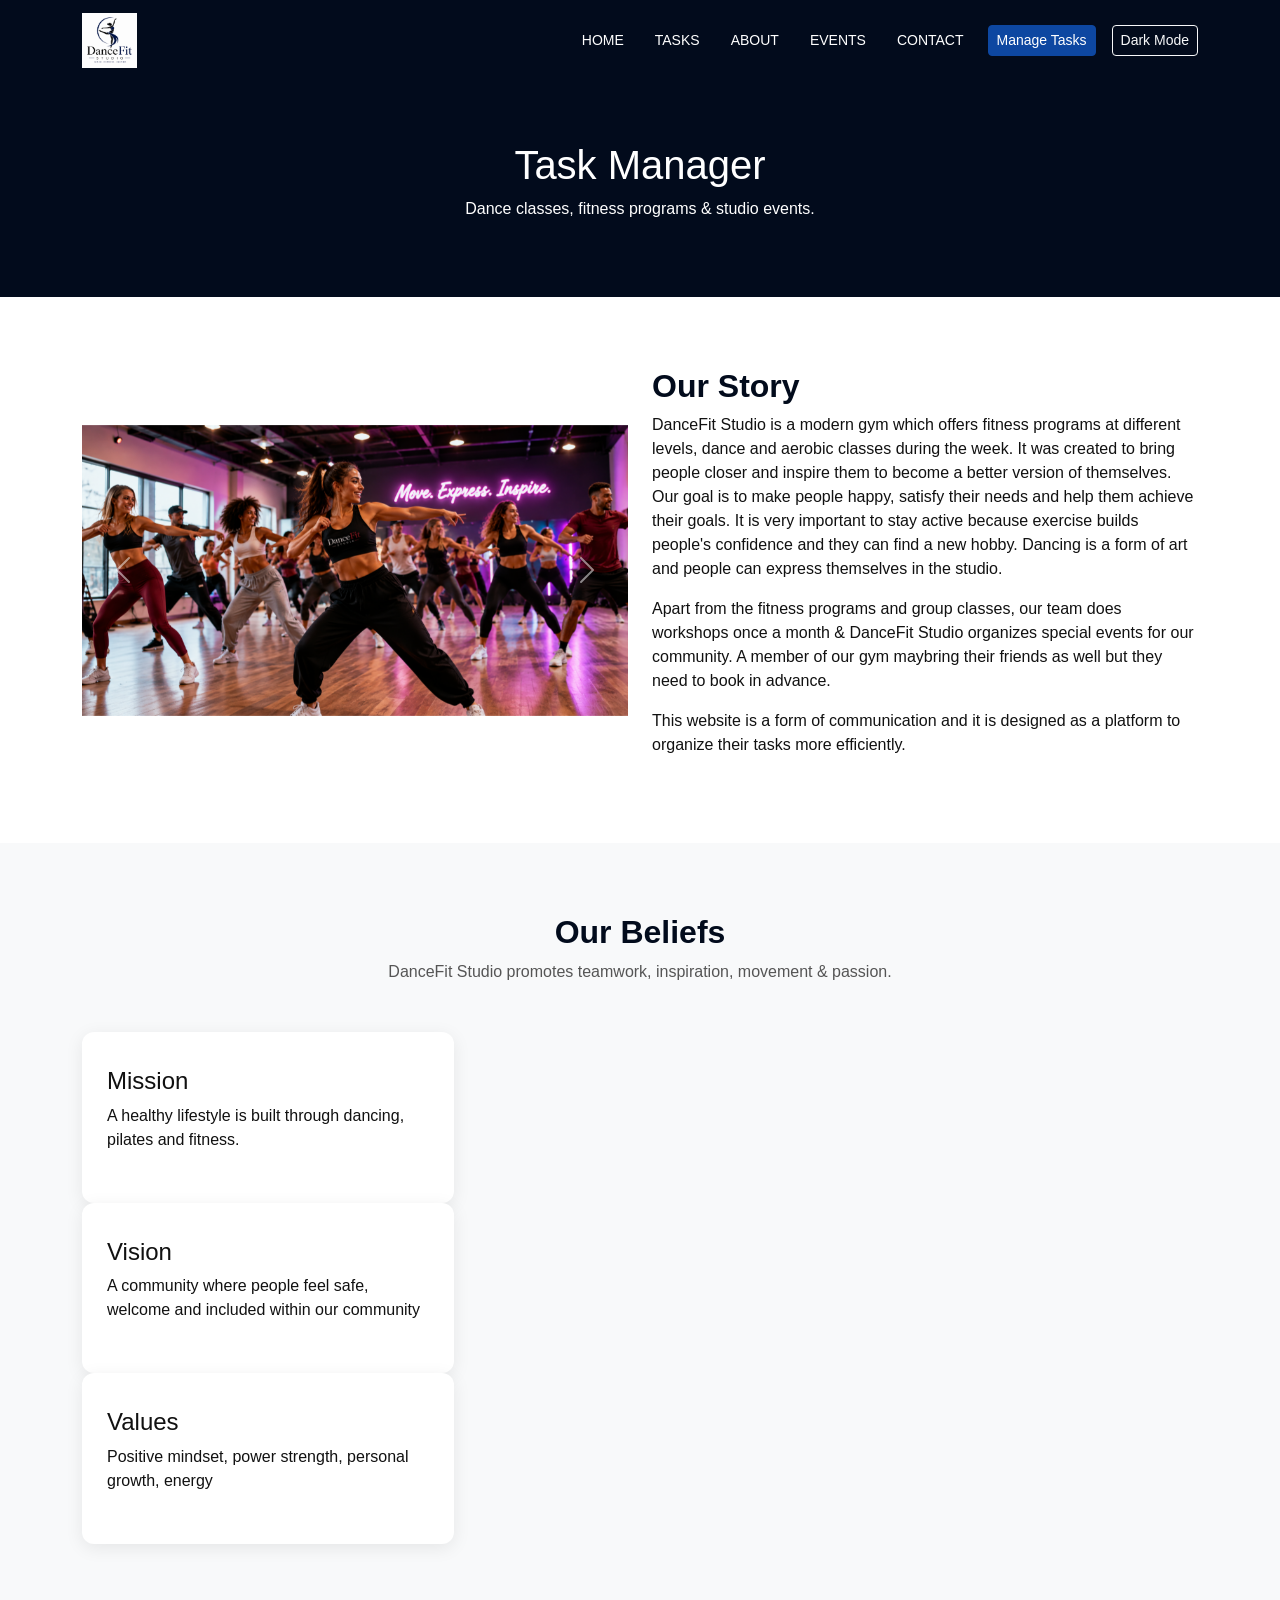
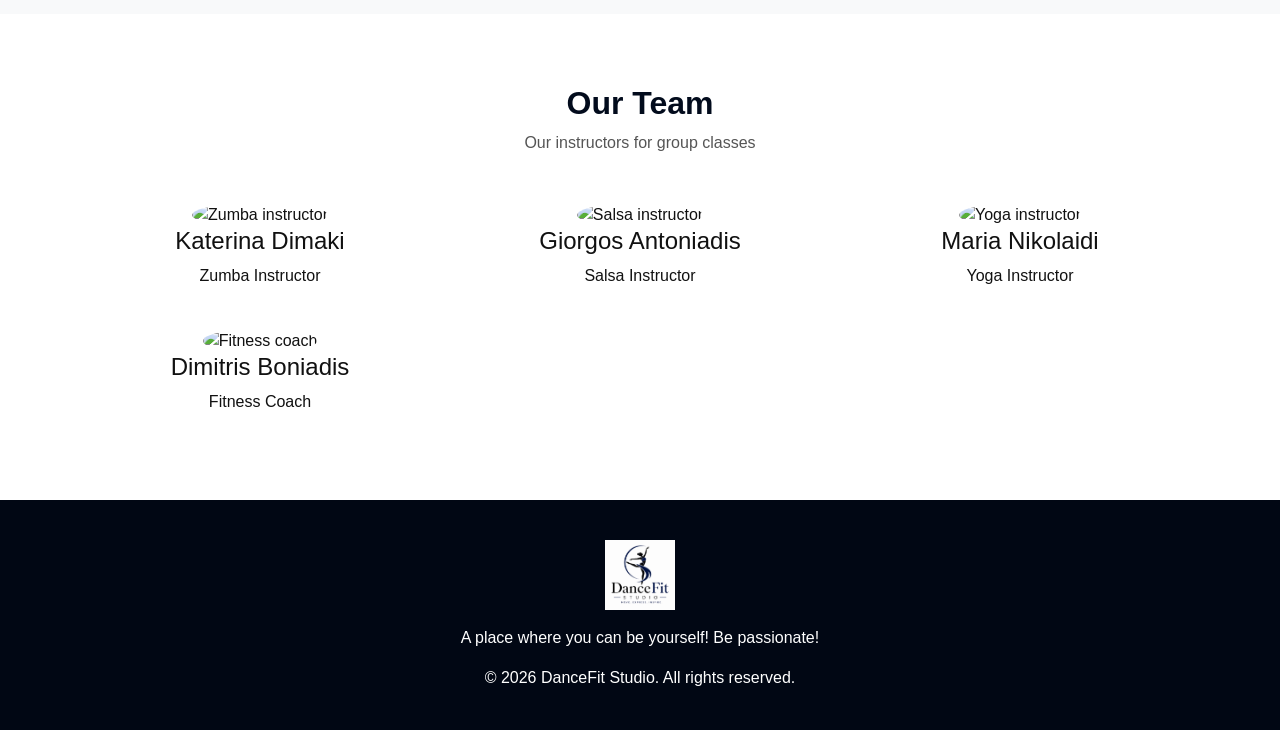
==== about.html @ e5820faf "Created the about page" ====
<!DOCTYPE html>
<html lang="en">

<head>

    <meta charset="UTF-8">
    <meta name="viewport" content="width=device-width, initial-scale=1.0">
    <title>DanceFit Studio | About</title>

    <link href="https://cdn.jsdelivr.net/npm/bootstrap@5.2.1/dist/css/bootstrap.min.css" rel="stylesheet">
    <link rel="stylesheet" href="css/style.css">
</head>

<body>

    <nav class="navbar navbar-expand-lg navbar-dark custom-navbar sticky-top">
        <div class="container">

            <a class="navbar-brand" href="index.html">
                <img src="images/logo.png" alt="DanceFit Studio logo" class="logo">
            </a>

            <button class="navbar-toggler" type="button" data-bs-toggle="collapse" data-bs-target="#MainNavBar">
                <span class="navbar-toggler-icon"></span>
            </button>

            <div class="collapse navbar-collapse" id="MainNavBar">
                <ul class="navbar-nav ms-auto align-items-lg-center">

                    <li class="nav-item">
                        <a class="nav-link" href="index.html">Home</a>
                    </li>

                    <li class="nav-item">
                        <a class="nav-link" href="tasks.html">Tasks</a>
                    </li>

                    <li class="nav-item">
                        <a class="nav-link" href="about.html">About</a>
                    </li>

                    <li class="nav-item">
                        <a class="nav-link" href="events.html">Events</a>
                    </li>

                    <li class="nav-item">
                        <a class="nav-link" href="contact.html">Contact</a>
                    </li>

                    <li class="nav-item ms-lg-3">
                        <a class="btn btn-primary btn-sm" href="tasks.html">Manage Tasks</a>
                    </li>

                    <li class="nav-item ms-lg-3">
                        <button class="btn btn-outline-light btn-sm" id="darkModeBtn">
                            Dark Mode
                        </button>
                    </li>
                </ul>
            </div>
        </div>
    </nav>

    <header class="page-header text-center">
        <div class="container">
            <h1>Task Manager</h1>
            <p>Dance classes, fitness programs & studio events.</p>
        </div>
    </header>

    <section class="section-padding">
        <div class="container">
            <div class="row align-items-center g-4">
                <div class="col-lg-6">
                    <div id="studioCarousel" class="carousel slide" data-bs-ride="carousel">
                        <div class="carousel-inner">
                            <div class="carousel-item active">
                                <img src="images/banner_homepage.png" class="d-block w-100" alt="Dance Event at our gym">
                            </div>

                            <div class="carousel-item">
                                <img src="images/dancing_studio_homepage.jpg" class="d-block w-100" alt="Dance class">
                            </div>

                            <div class="carousel-item">
                                <img src="images/fitness_programs_homepage.jpg" class="d-block w-100" alt="Fitness program for experts">
                            </div>

                            <div class="carousel-item">
                                <img src="images/salsa_night.jpg" class="d-block w-100" alt="An old event">
                            </div>
                        </div>

                        <button class="carousel-control-prev" type="button" data-bs-target="#studioCarousel" data-bs-slide="prev">
                            <span class="carousel-control-prev-icon"></span>
                        </button>

                        <button class="carousel-control-next" type="button" data-bs-target="#studioCarousel" data-bs-slide="next">
                            <span class="carousel-control-next-icon"></span>
                        </button>

                    </div>
                </div>

                <div class="col-lg-6">
                    <h2 class="section-title">Our Story</h2>

                    <p>
                        DanceFit Studio is a modern gym which offers fitness programs at different levels, dance and aerobic classes during the week. It was created to bring 
                        people closer and inspire them to become a better version of themselves.
                        Our goal is to make people happy, satisfy their needs and help them achieve their goals.
                        It is very important to stay active because exercise builds people's confidence
                        and they can find a new hobby. Dancing is a form of art and people
                        can express themselves in the studio. 
                    </p>

                    <p>
                        Apart from the fitness programs and group classes, our team does workshops once a month
                        & DanceFit Studio organizes special events for our community. 
                        A member of our gym maybring their friends as well but they need to book in advance.
                    </p>

                    <p> This website is a form of communication and it is designed
                        as a platform to organize their tasks more efficiently.
                    </p>
                </div>
            </div>
        </div>
    </section>

    <section class="section-padding bg-light">
        <div class="container">

            <div class="text-center mb-5">
                <h2 class="section-title">Our Beliefs</h2>
                <p class="section-subtitle">DanceFit Studio promotes teamwork, inspiration, movement & passion.</p>
            </div>

            <div class="col-md-4">
                <div class="service-card">
                    <h4>Mission</h4>
                    <p> A healthy lifestyle is built through dancing, pilates and fitness.</p>
                </div>
            </div>

            <div class="col-md-4">
                <div class="service-card">
                    <h4>Vision</h4>
                    <p>A community where people feel safe, welcome and included within our community</p>
                </div>
            </div>

            <div class="col-md-4">
                <div class="service-card">
                    <h4>Values</h4>
                    <p>Positive mindset, power strength, personal growth, energy</p>
                </div>
            </div>
        </div>
    </section>

    <section class="section-padding">
        <div class="container">
            <div class="text-center mb-5">
                <h2 class="section-title">Our Team</h2>
                <p class="section-subtitle">Our instructors for group classes</p>
            </div>

            <div class="row g-4">
                <div class="col-md-4">
                    <div class="team-card text-center">
                        <img src="images/team1.jpg" alt="Zumba instructor" class="img-fluid rounded-circle team-img">
                        <h4>Katerina Dimaki</h4>
                        <p>Zumba Instructor</p>
                    </div>
                </div>

                <div class="col-md-4">
                    <div class="team-card text-center">
                        <img src="images/team2.jpg" alt="Salsa instructor" class="img-fluid rounded-circle team-img">
                        <h4>Giorgos Antoniadis</h4>
                        <p>Salsa Instructor</p>
                    </div>
                </div>

                <div class="col-md-4">
                    <div class="team-card text-center">
                        <img src="images/team3.jpg" alt="Yoga instructor" class="img-fluid rounded-circle team-img">
                        <h4>Maria Nikolaidi</h4>
                        <p>Yoga Instructor</p>
                    </div>
                </div>

                <div class="col-md-4">
                    <div class="team-card text-center">
                        <img src="images/team4.jpg" alt="Fitness coach" class="img-fluid rounded-circle team-img">
                        <h4>Dimitris Boniadis</h4>
                        <p>Fitness Coach</p>
                    </div>
                </div>
            </div>

        </div>
    </section>



    <!--Footer-->
      <footer class="footer">
        <div class="container text-center">
            <img src="images/logo.png" alt="DanceFit Studio logo" class="footer-logo">

            <p class="mt-3">
                A place where you can be yourself! Be passionate!
            </p>

            <p class="mb-0">
                © 2026 DanceFit Studio. All rights reserved.
            </p>
        </div>
      </footer>

      <!-- Bootstrap Javascript file-->
       <script src="https://cdn.jsdelivr.net/npm/bootstrap@5.2.1/dist/js/bootstrap.bundle.min.js"></script>

       <!--My Javascript file-->
       <script src="js/main.js"></script>
---- css/style.css ----
html, body {
    overflow-x: hidden;
}
/* Home Page */
body {
    font-family: Arial, Helvetica, sans-serif;
    background-color: #ffffff;
    color: #111111;
}

.custom-navbar {
    background-color: #020b1c;
}

.logo {
    height: 55px;
}

.nav-link {
    color: #ffffff;
    margin-left: 15px;
    font-size: 14px;
    text-transform: uppercase;
}

.nav-link.active {
    border-bottom: 2px solid #ffffff;
}

.btn-primary {
    background-color: #0d47a1;
    border-color: #0d47a1;
}

.hero-section {
    background-image: url("../images/banner_homepage.png");
    background-size: cover;
    background-position: center;
    color: white;
}

.hero-overlay {
    background-color: rgba(0, 0, 0, 0.55);
    padding: 80px 0;
}

.min-vh-75 {
    min-height: 75vh;
}

.hero-title {
    font-size: clamp(2.2rem, 6vw, 4rem);
    font-weight: 800;
    line-height: 1.1;
}

.hero-subtitle {
    font-size: 18px;
    margin: 25px 0;
    max-width: 500px;
}

.section-padding {
    padding: 70px 0;
}

.section-title {
    color: #020b1c;
    font-weight: 700;
}

.section-subtitle {
    color: #555555;
}

.service-card {
    background-color: #ffffff;
    padding: 35px 25px;
    border-radius: 12px;
    box-shadow: 0 4px 18px rgba(0, 0, 0, 0.08);
    height: 100%;
}

.service-icon {
    font-size: 45px;
    margin-bottom: 20px;
}

.latest-section {
    background-color: #020b1c;
    color: #ffffff;
    padding: 70px 0;
}

.activity-list li {
    padding: 12px 0;
    border-bottom: 1px solid rgba(255, 255, 255, 0.2);
}

.quote-box {
    font-size: 28px;
    font-style: italic;
    background-color: rgba(255, 255, 255, 0.08);
    padding: 35px;
    border-radius: 12px;
}

.quote-box span {
    font-size: 18px;
    color: #8ab4ff;
}

.footer {
    background-color: #010714;
    color: #ffffff;
    padding: 40px 0;
}

.footer-logo {
    height: 70px;
}

@media (max-width: 768px) {

    .hero-title {
        font-size: 2rem;
    }

    .hero-section .btn {
        display: block;
        width: 100%;
        margin-bottom: 10px;
    }

    .hero-overlay {
        padding: 50px 0;
    }

    .hero-subtitle {
        font-size: 16px;
    }

    .btn-lg {
        font-size: 12px;
        padding: 10px 16px;
        margin-bottom: 10px;
    }

    .service-card {
        margin-bottom: 18px;
    }

    .quote-box {
        font-size:15px;
    }

    .footer-logo {
        height: 50px;
    }

    .nav-link {
        margin-left: 0;
        margin-top: 10px;
    }
}

/* Dark Mode in the homepage*/
.dark-mode {
    background-color: #121212;
    color: white;
}

.dark-mode .section-padding {
    background-color: #121212;
}

.dark-mode .service-card {
    background-color: #1e1e1e;
    color: white;
}

.dark-mode .section-title {
    color: white;
}

.dark-mode .section-subtitle {
    color: #cccccc;
}

.dark-mode .latest-section {
    background-color: #010714;
}

/* Tasks Page */
.page-header {
    background-color: #020b1c;
    color: white;
    padding: 60px 0;
}

.summary-card {
    background-color: #ffffff;
    padding: 25px;
    border-radius: 12px;
    box-shadow: 0 4px 18px rgba(0, 0, 0, 0.08);
}

.summary-card h3 {
    color: #0d47a1;
    font-weight: 700;
}

/*Dark mode for the tasks page */
.dark-mode .task-form-section,
.dark-mode .summary-card {
    background-color: #1e1e1e;
    color: #ffffff;
}

.dark-mode .form-control,
.dark-mode .form-select {
    background-color: #2b2b2b;
    color: #ffffff;
    border-color: #555555;
}

.dark-mode .form-control::placeholder {
    color: #cccccc;
}

.dark-mode .table {
    background-color: #1e1e1e;
    color: #ffffff;
}

.dark-mode td {
    background-color: #1e1e1e;
    color: #ffffff;
}

.dark-mode .summary-card h3 {
    color: #8ab4ff;
}

/*Task Analytics part of the project*/
.analytics-card {
    background-color: #ffffff;
    padding: 25px;
    border-radius:12px;
    box-shadow: 0 4px 18px rgba(0, 0, 0, 0.08);
    max-width: 600px;
}

.dark-mode .analytics-card {
    background-color: #1e1e1e;
}
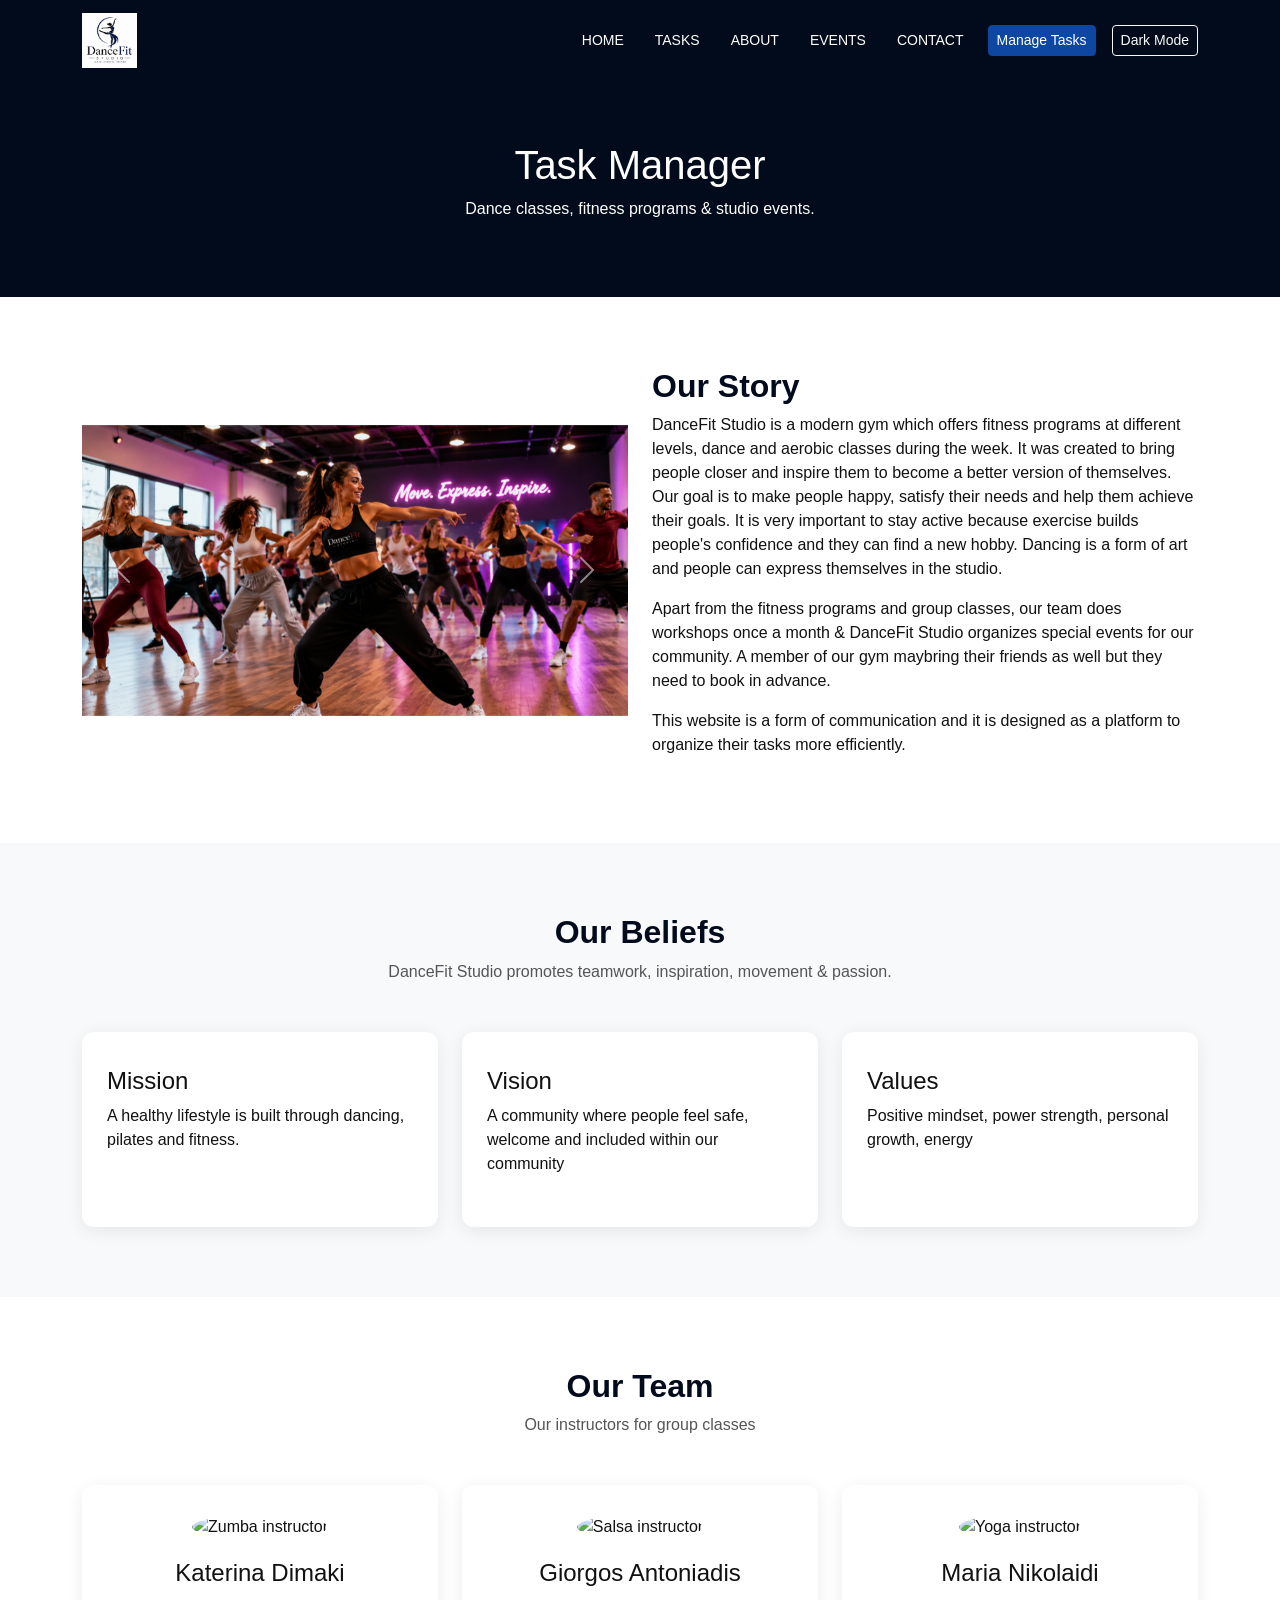
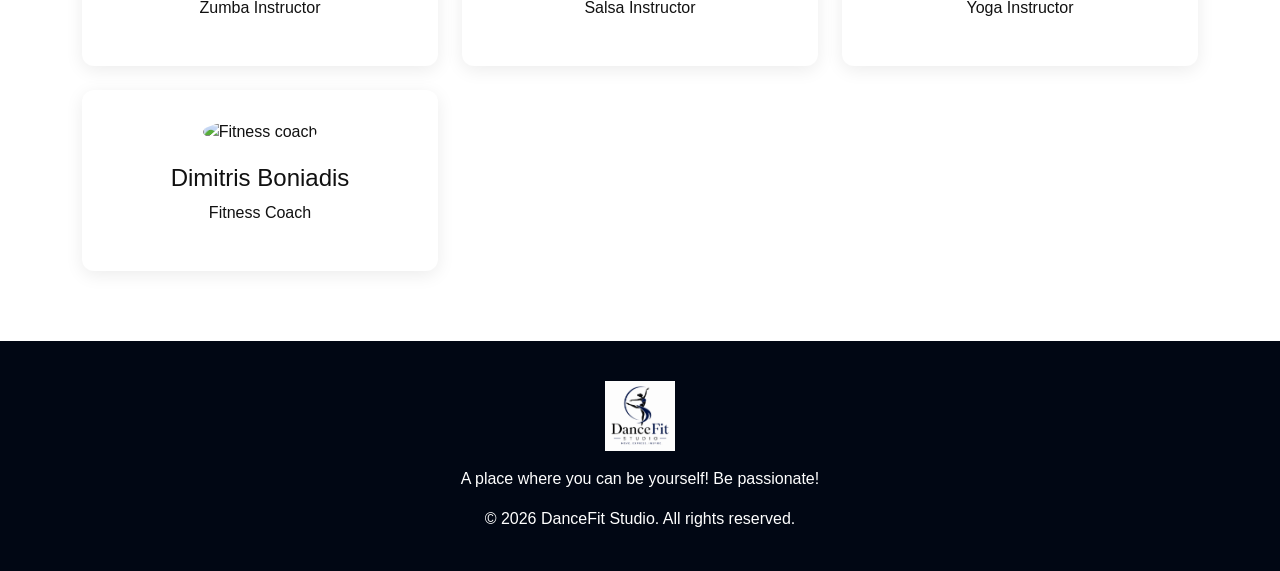
==== commit 930c5853: "change in contact page" ====
--- a/about.html
+++ b/about.html
@@ -136,7 +136,8 @@
                 <p class="section-subtitle">DanceFit Studio promotes teamwork, inspiration, movement & passion.</p>
             </div>
 
-            <div class="col-md-4">
+            <div class="row g-4">
+                <div class="col-md-4">
                 <div class="service-card">
                     <h4>Mission</h4>
                     <p> A healthy lifestyle is built through dancing, pilates and fitness.</p>
@@ -157,6 +158,7 @@
                 </div>
             </div>
         </div>
+
     </section>
 
     <section class="section-padding">
--- a/css/style.css
+++ b/css/style.css
@@ -253,4 +253,68 @@
 
 .dark-mode .analytics-card {
     background-color: #1e1e1e;
+}
+
+/*About Page*/
+.team-card {
+    background-color: #ffffff;
+    padding: 30px;
+    border-radius: 12px;
+    box-shadow: 0 4px 18px rgba(0, 0, 0, 0.08);
+    height:100%;
+}
+
+.team-img {
+    width: 150px;
+    height: 150px;
+    object-fit: cover;
+    margin-bottom: 20px;
+}
+
+.dark-mode section {
+    background-color: #121212;
+}
+
+.dark-mode .section-padding {
+    background-color: #121212;
+}
+
+.dark-mode .section-title {
+    background-color: #ffffff; 
+}
+
+.dark-mode .section-subtitle {
+    background-color: #cccccc;
+}
+
+.dark-mode .team-card {
+    background-color: #1e1e1e;
+    color:#ffffff;
+}
+
+.dark-mode .bg-light {
+    background-color: #121212;
+    color: white;
+}
+
+.dark-mode .service-card {
+    background-color: #1e1e1e;
+    color: white;
+}
+
+/* Contact Page */
+.contact-card {
+    background-color: #ffffff;
+    padding: 30px;
+    border-radius: 12px;
+    box-shadow: 0 4px 18px rgba(0, 0, 0, 0.08);
+}
+
+.contact-info {
+    margin-top: 25px;
+}
+
+.dark-mode .contact-card {
+    background-color: #1e1e1e;
+    color: #ffffff;
 }
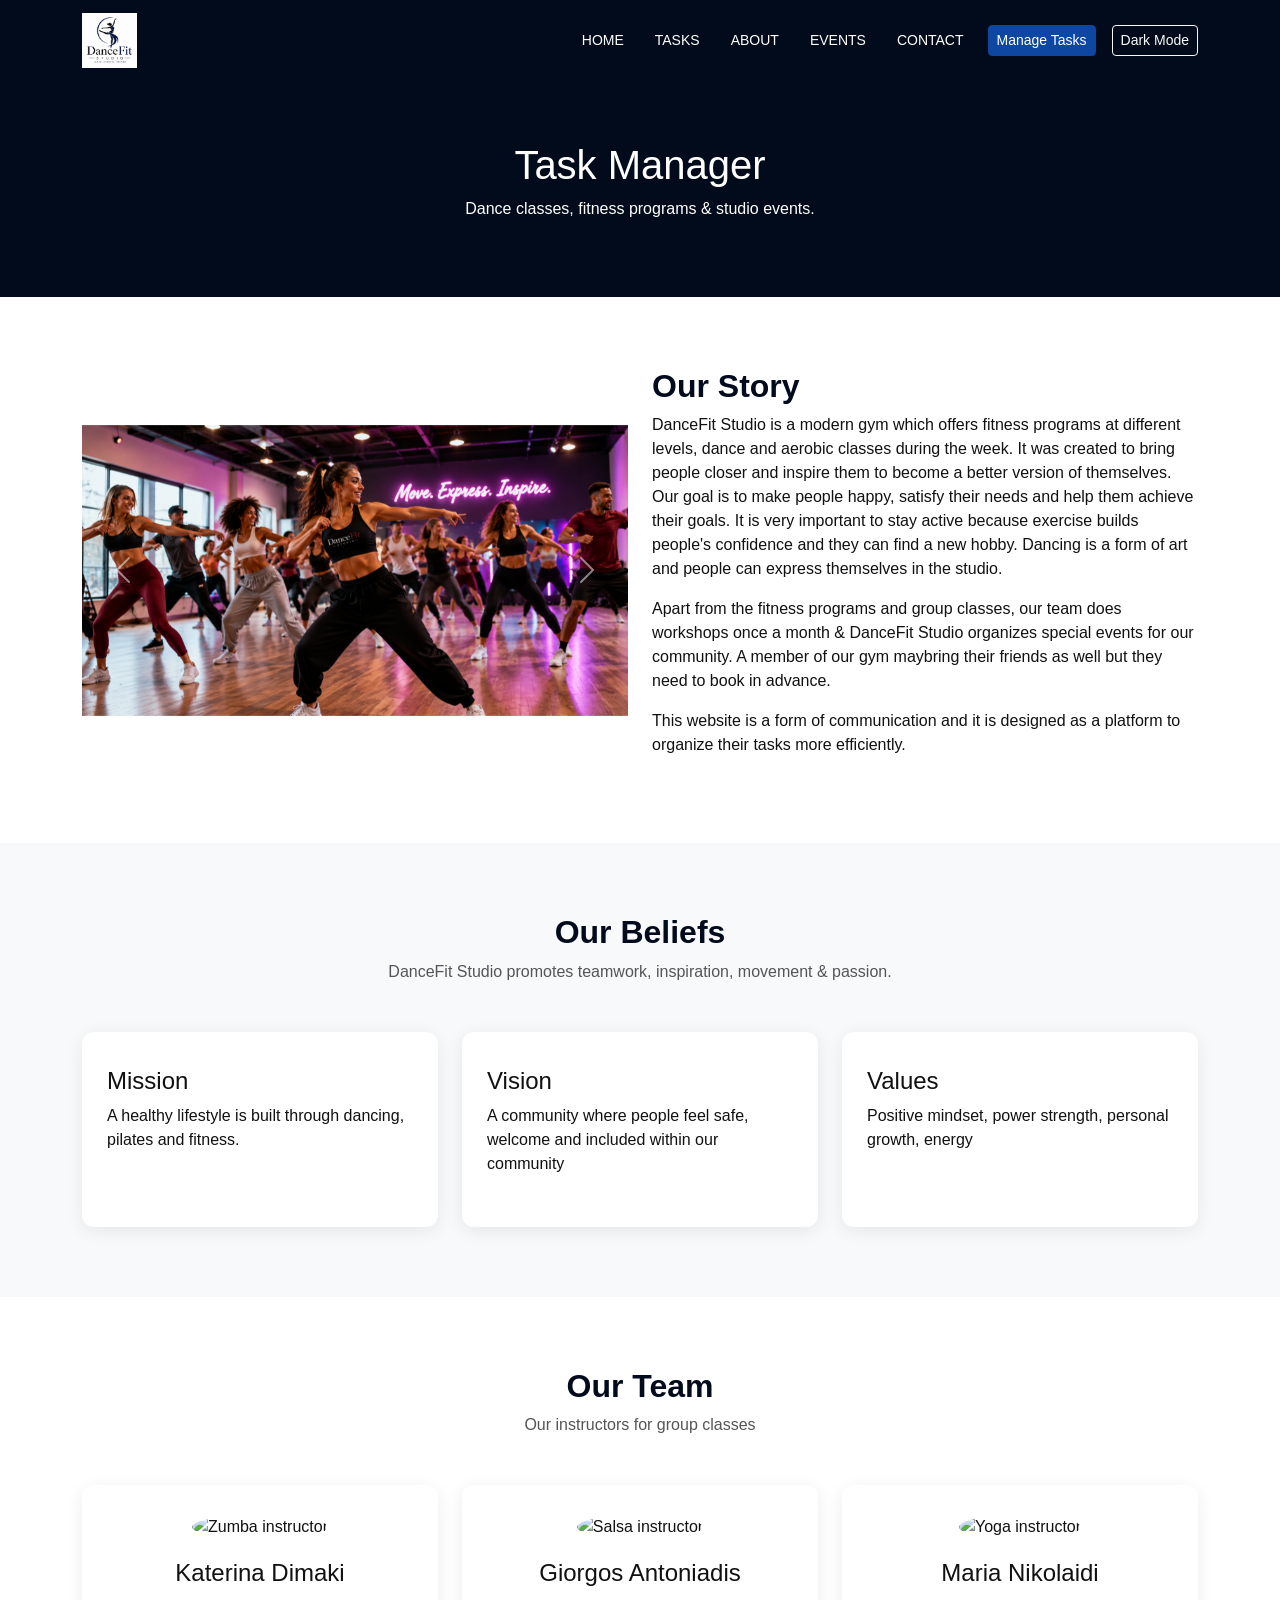
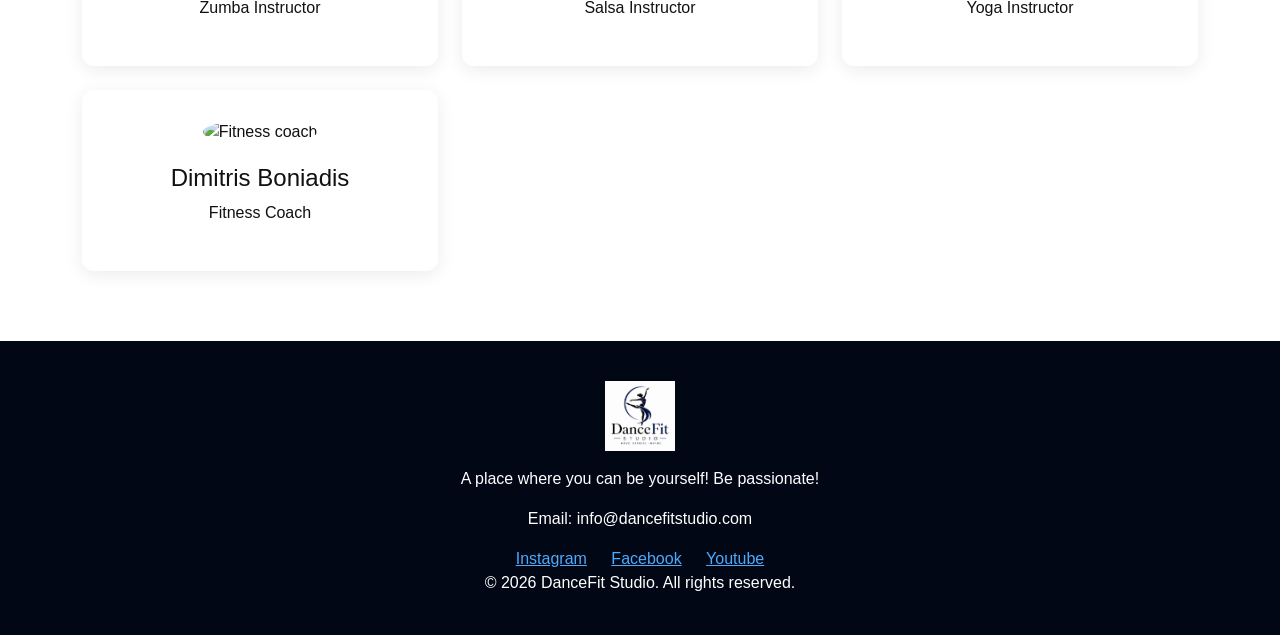
==== commit fd1207c2: "Added emailand social media on footer" ====
--- a/about.html
+++ b/about.html
@@ -216,6 +216,17 @@
                 A place where you can be yourself! Be passionate!
             </p>
 
+            <!--Contact Information-->
+            <p>Email: info@dancefitstudio.com</p>
+
+            <!--Social Media Links-->
+            <div class="social-links">
+                <a href="https://instagram.com" target="_blank">Instagram</a>
+                <a href="https://facebook.com" target="_blank">Facebook</a>
+                <a href="https://youtube.com" target="_blank">Youtube</a>
+            </div>
+
+
             <p class="mb-0">
                 © 2026 DanceFit Studio. All rights reserved.
             </p>
--- a/css/style.css
+++ b/css/style.css
@@ -120,6 +120,13 @@
     height: 70px;
 }
 
+.social-links a {
+    color: #4dabff;
+    text-decoration: underline;
+    margin: 0 10px;
+}
+
+
 @media (max-width: 768px) {
 
     .hero-title {
@@ -317,4 +324,59 @@
 .dark-mode .contact-card {
     background-color: #1e1e1e;
     color: #ffffff;
+}
+
+/*Google Maps Integration*/
+.map-container {
+    border-radius: 12px;
+    overflow: hidden;
+    box-shadow: 0 4px 18px rgba(0, 0, 0, 0.08);
+}
+
+.map-container iframe {
+    border: 0;
+}
+
+/*Events page*/
+.event-card {
+    background-color: #ffffff;
+    border-radius: 12px;
+    overflow: hidden;
+    box-shadow: 0 4px 18px rgba(0, 0, 0, 0.08);
+    height: 100%;
+}
+
+.event-card p {
+    color: #111111;
+}
+
+.event-img {
+    width: 100%;
+    height: 230px;
+    object-fit: cover;
+}
+
+.dark-mode main {
+    background-color: #121212;
+}
+
+.dark.mode h4, .dark-mode main h4 {
+    color: #ffffff;
+}
+
+.dark-mode .event-card {
+    background-color: #1e1e1e;
+    color: #ffffff;
+}
+
+.dark-mode .section-title {
+    color: white;
+}
+
+.dark-mode .section-subtitle {
+    color: #cccccc;
+}
+
+.dark-mode h4 {
+    color: white;
 }
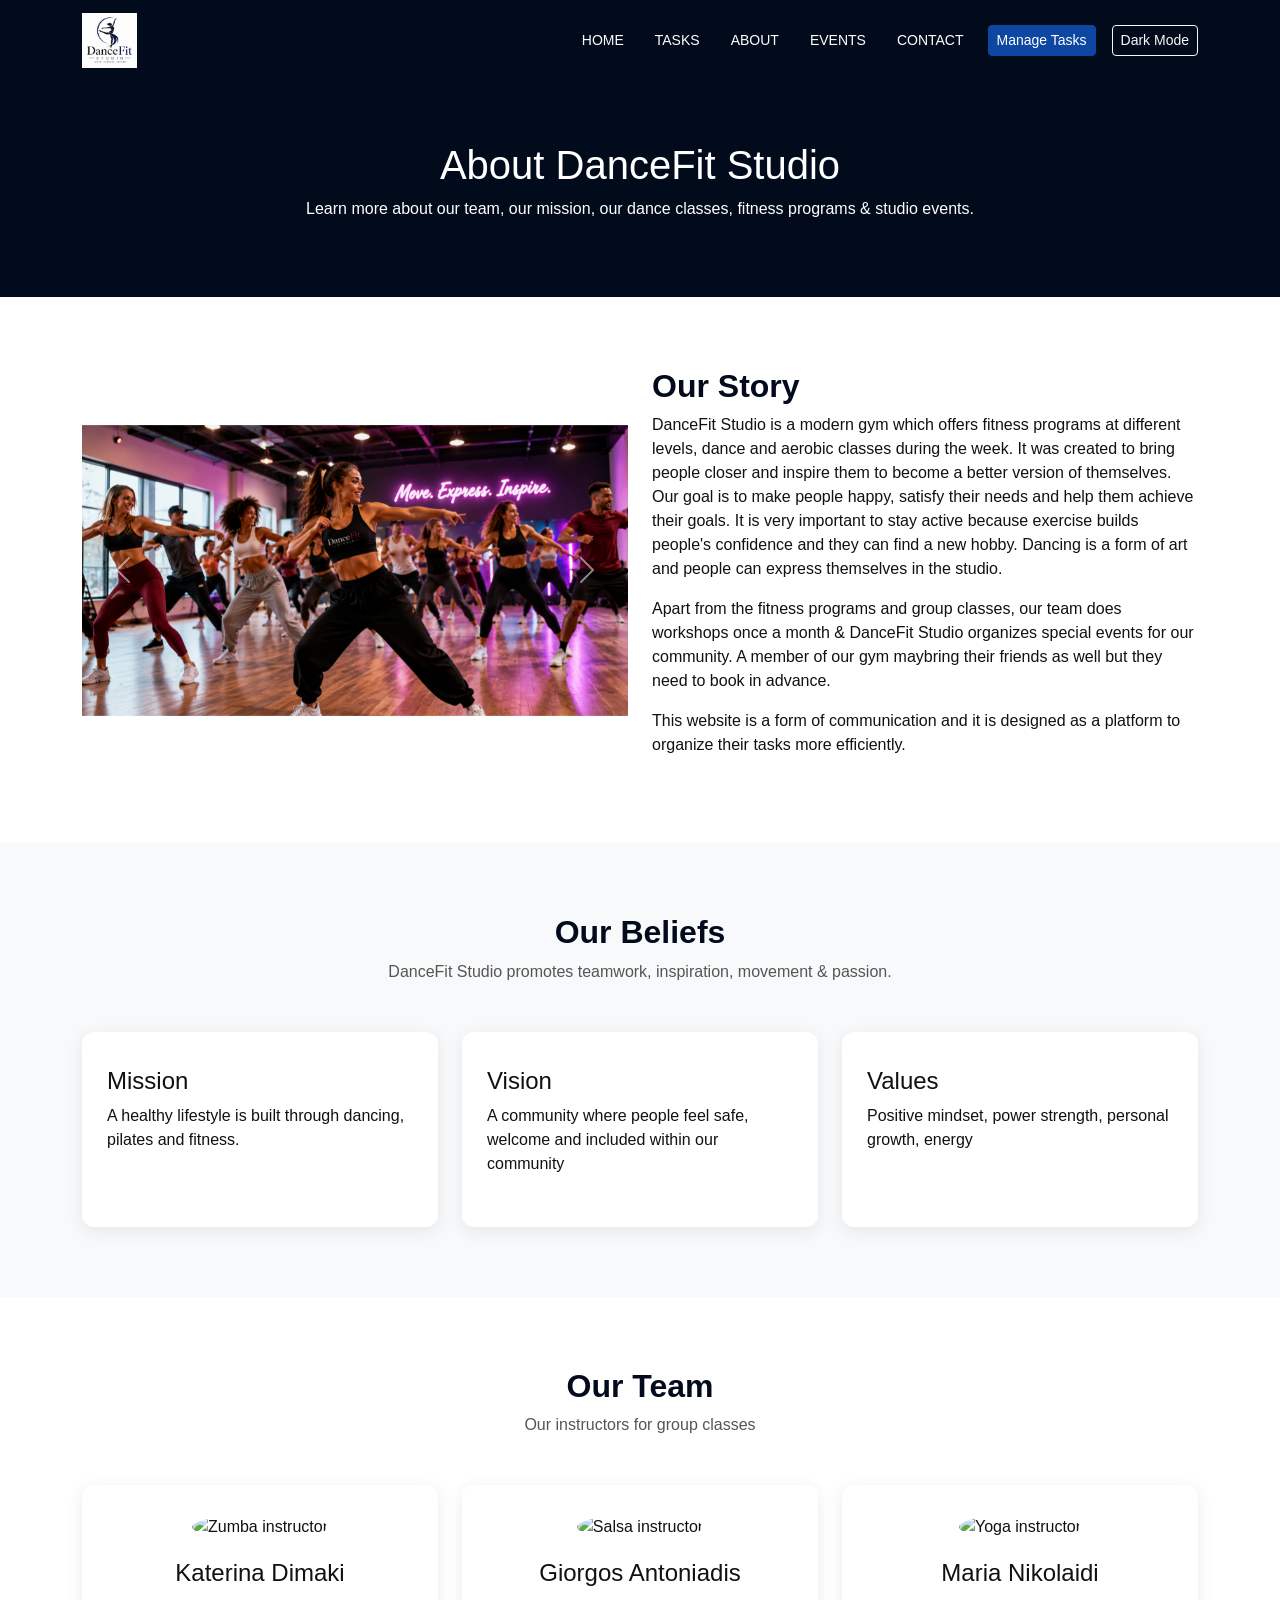
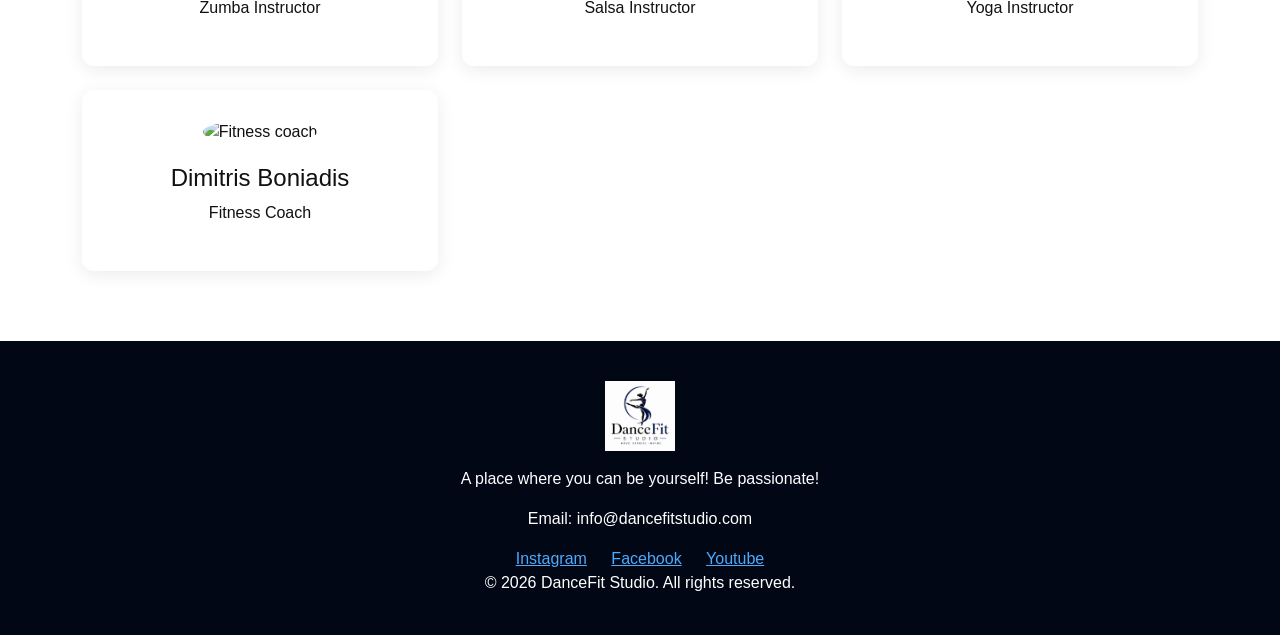
==== commit be57d4ee: "comments about each section in about page" ====
--- a/about.html
+++ b/about.html
@@ -13,6 +13,7 @@
 
 <body>
 
+    <!--The navigation bar with links to exact pages-->
     <nav class="navbar navbar-expand-lg navbar-dark custom-navbar sticky-top">
         <div class="container">
 
@@ -63,15 +64,18 @@
 
     <header class="page-header text-center">
         <div class="container">
-            <h1>Task Manager</h1>
-            <p>Dance classes, fitness programs & studio events.</p>
+            <h1>About DanceFit Studio</h1>
+            <p>Learn more about our team, our mission, our dance classes, fitness programs & studio events.</p>
         </div>
     </header>
 
+    <!--Carousel images section-->
     <section class="section-padding">
         <div class="container">
+            <!--it creates a row with two columns-->
             <div class="row align-items-center g-4">
                 <div class="col-lg-6">
+                    <!--using bootstrap to create carousel-->
                     <div id="studioCarousel" class="carousel slide" data-bs-ride="carousel">
                         <div class="carousel-inner">
                             <div class="carousel-item active">
@@ -91,10 +95,12 @@
                             </div>
                         </div>
 
+                        <!--a button is created for users to go back to the previous image of the carousel-->
                         <button class="carousel-control-prev" type="button" data-bs-target="#studioCarousel" data-bs-slide="prev">
                             <span class="carousel-control-prev-icon"></span>
                         </button>
 
+                        <!--a button is created for users to go back to the next image of the carousel-->
                         <button class="carousel-control-next" type="button" data-bs-target="#studioCarousel" data-bs-slide="next">
                             <span class="carousel-control-next-icon"></span>
                         </button>
@@ -102,6 +108,7 @@
                     </div>
                 </div>
 
+                <!--The story of the gym in the second column-->
                 <div class="col-lg-6">
                     <h2 class="section-title">Our Story</h2>
 
@@ -128,6 +135,7 @@
         </div>
     </section>
 
+    <!--The same section for the beliefs of the gym studio, more information for the community to read-->
     <section class="section-padding bg-light">
         <div class="container">
 
@@ -136,6 +144,7 @@
                 <p class="section-subtitle">DanceFit Studio promotes teamwork, inspiration, movement & passion.</p>
             </div>
 
+            <!--Bootstrap design for the cards that explain gym's beliefs-->
             <div class="row g-4">
                 <div class="col-md-4">
                 <div class="service-card">
@@ -161,6 +170,7 @@
 
     </section>
 
+    <!--the same section but here it introduces the team-->
     <section class="section-padding">
         <div class="container">
             <div class="text-center mb-5">
@@ -226,7 +236,7 @@
                 <a href="https://youtube.com" target="_blank">Youtube</a>
             </div>
 
-
+            <!--Copyright-->
             <p class="mb-0">
                 © 2026 DanceFit Studio. All rights reserved.
             </p>
@@ -236,5 +246,5 @@
       <!-- Bootstrap Javascript file-->
        <script src="https://cdn.jsdelivr.net/npm/bootstrap@5.2.1/dist/js/bootstrap.bundle.min.js"></script>
 
-       <!--My Javascript file-->
+       <!--Javascript file-->
        <script src="js/main.js"></script>
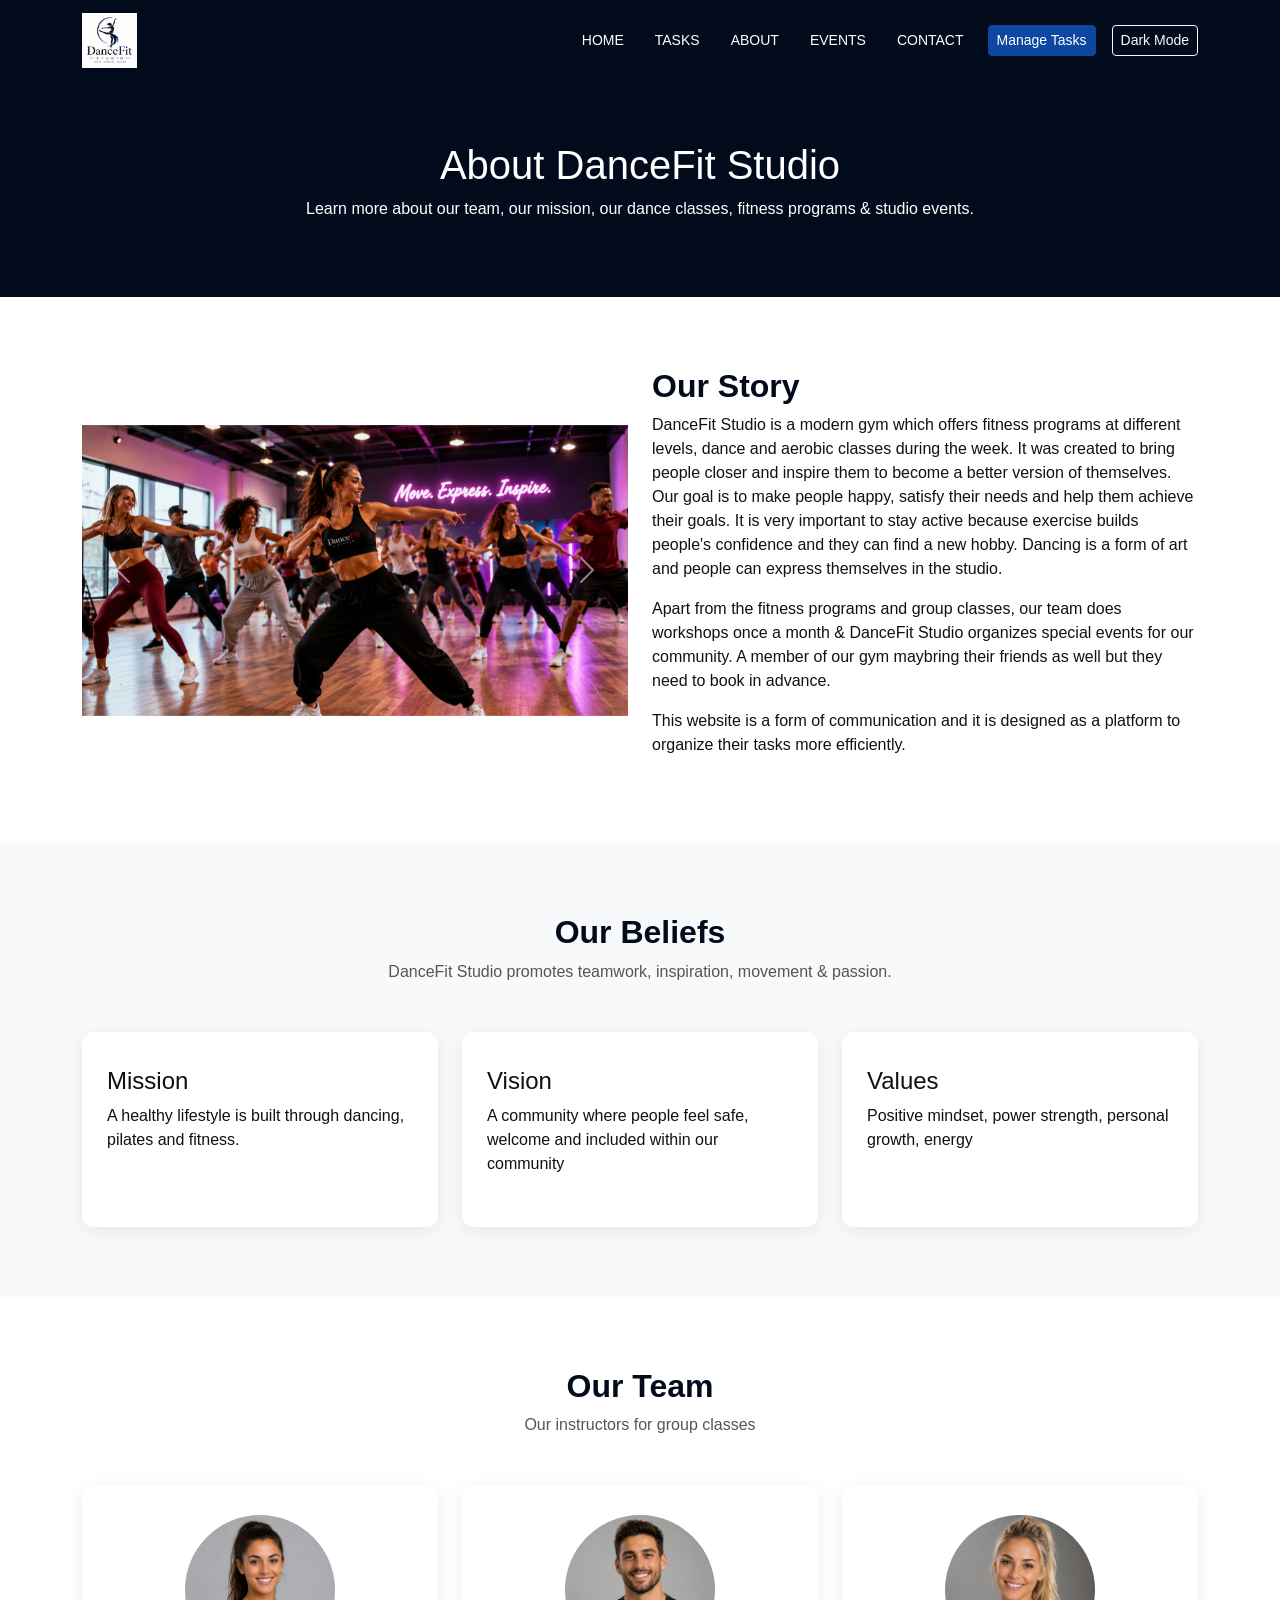
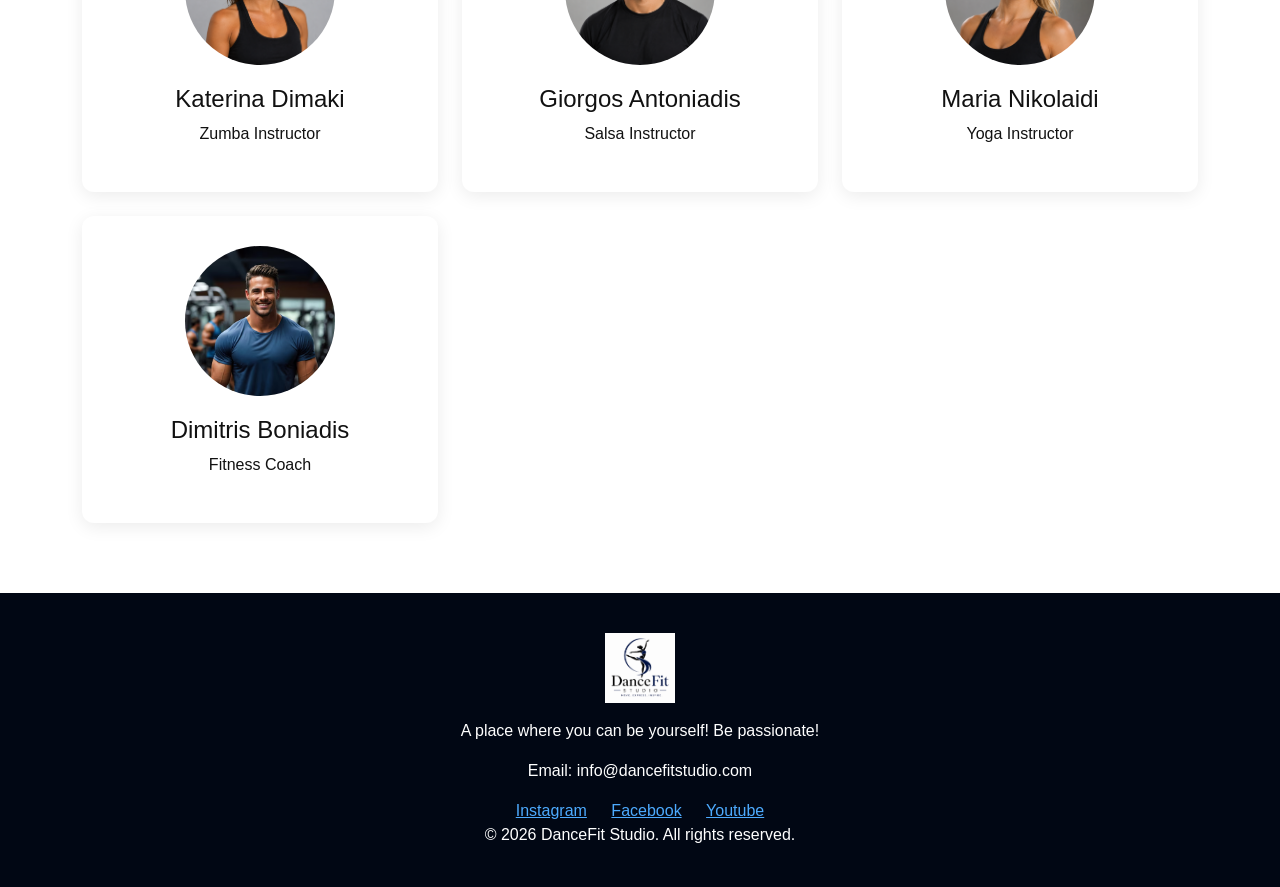
==== commit 92a25de4: "Added photos for instructors" ====
--- a/about.html
+++ b/about.html
@@ -181,7 +181,7 @@
             <div class="row g-4">
                 <div class="col-md-4">
                     <div class="team-card text-center">
-                        <img src="images/team1.jpg" alt="Zumba instructor" class="img-fluid rounded-circle team-img">
+                        <img src="images/woman.png" alt="Zumba instructor" class="img-fluid rounded-circle team-img">
                         <h4>Katerina Dimaki</h4>
                         <p>Zumba Instructor</p>
                     </div>
@@ -189,7 +189,7 @@
 
                 <div class="col-md-4">
                     <div class="team-card text-center">
-                        <img src="images/team2.jpg" alt="Salsa instructor" class="img-fluid rounded-circle team-img">
+                        <img src="images/man.png" alt="Salsa instructor" class="img-fluid rounded-circle team-img">
                         <h4>Giorgos Antoniadis</h4>
                         <p>Salsa Instructor</p>
                     </div>
@@ -197,7 +197,7 @@
 
                 <div class="col-md-4">
                     <div class="team-card text-center">
-                        <img src="images/team3.jpg" alt="Yoga instructor" class="img-fluid rounded-circle team-img">
+                        <img src="images/woman2.png" alt="Yoga instructor" class="img-fluid rounded-circle team-img">
                         <h4>Maria Nikolaidi</h4>
                         <p>Yoga Instructor</p>
                     </div>
@@ -205,7 +205,7 @@
 
                 <div class="col-md-4">
                     <div class="team-card text-center">
-                        <img src="images/team4.jpg" alt="Fitness coach" class="img-fluid rounded-circle team-img">
+                        <img src="images/man2.png" alt="Fitness coach" class="img-fluid rounded-circle team-img">
                         <h4>Dimitris Boniadis</h4>
                         <p>Fitness Coach</p>
                     </div>
